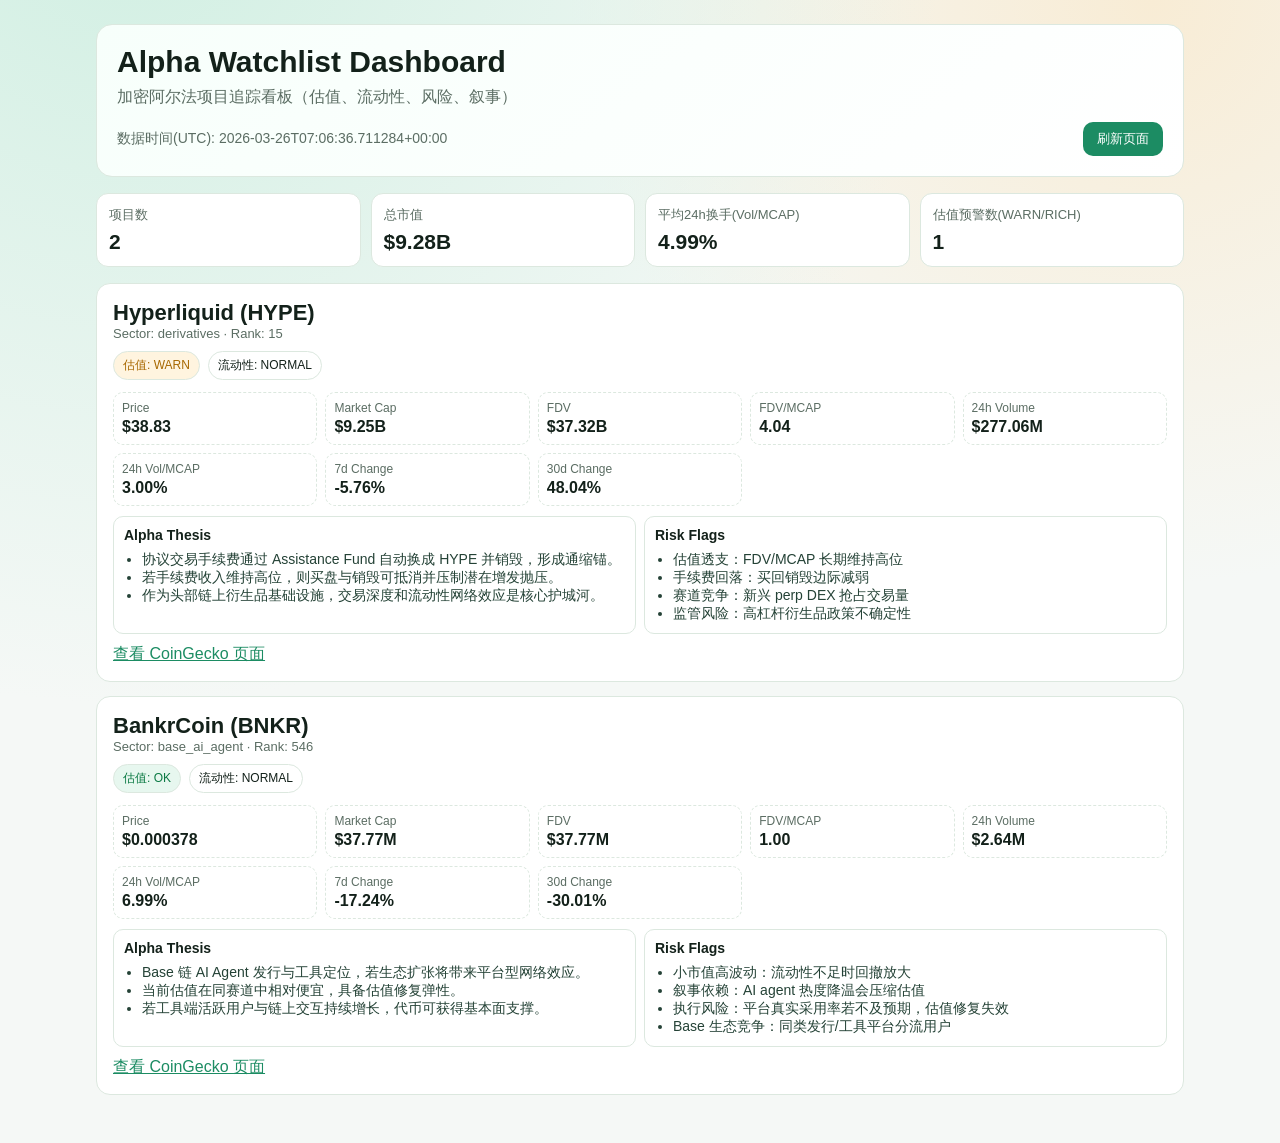
==== alpha_capture_system/web/index.html @ 58811d75 "feat: add alpha dashboard with github pages deployment" ====
<!doctype html>
<html lang="zh-CN">
  <head>
    <meta charset="UTF-8" />
    <meta name="viewport" content="width=device-width, initial-scale=1.0" />
    <title>Alpha Watchlist Dashboard</title>
    <link rel="stylesheet" href="./styles.css" />
  </head>
  <body>
    <main class="page">
      <header class="hero">
        <h1>Alpha Watchlist Dashboard</h1>
        <p>加密阿尔法项目追踪看板（估值、流动性、风险、叙事）</p>
        <div class="meta">
          <span id="generatedAt">加载中...</span>
          <button id="refreshBtn" type="button">刷新页面</button>
        </div>
      </header>

      <section class="stats" id="stats"></section>
      <section class="cards" id="cards"></section>
    </main>
    <script src="./app.js" defer></script>
  </body>
</html>
---- alpha_capture_system/web/styles.css ----
:root {
  --bg: #f5f8f6;
  --card: #ffffff;
  --ink: #13211a;
  --muted: #5b6d63;
  --accent: #1c8c63;
  --accent-soft: #d8f0e6;
  --warn: #a86800;
  --rich: #b21f3a;
  --ok: #0b7a44;
  --border: #dce8df;
}

* {
  box-sizing: border-box;
}

body {
  margin: 0;
  color: var(--ink);
  background:
    radial-gradient(circle at 10% -10%, #d0efe2 0%, transparent 48%),
    radial-gradient(circle at 90% 0%, #f8ecd5 0%, transparent 36%),
    var(--bg);
  font-family: "Avenir Next", "Helvetica Neue", "PingFang SC", sans-serif;
}

.page {
  max-width: 1120px;
  margin: 0 auto;
  padding: 24px 16px 48px;
}

.hero {
  padding: 20px;
  border: 1px solid var(--border);
  border-radius: 16px;
  background: linear-gradient(140deg, #f7fffb, #ffffff);
}

.hero h1 {
  margin: 0;
  font-size: 30px;
}

.hero p {
  margin: 8px 0 14px;
  color: var(--muted);
}

.meta {
  display: flex;
  align-items: center;
  justify-content: space-between;
  gap: 8px;
  font-size: 14px;
  color: var(--muted);
}

#refreshBtn {
  border: 0;
  border-radius: 10px;
  padding: 8px 14px;
  background: var(--accent);
  color: #fff;
  cursor: pointer;
}

.stats {
  margin-top: 16px;
  display: grid;
  gap: 10px;
  grid-template-columns: repeat(auto-fit, minmax(180px, 1fr));
}

.stat {
  border: 1px solid var(--border);
  background: var(--card);
  border-radius: 12px;
  padding: 12px;
}

.stat .label {
  color: var(--muted);
  font-size: 13px;
}

.stat .value {
  margin-top: 6px;
  font-size: 21px;
  font-weight: 700;
}

.cards {
  margin-top: 16px;
  display: grid;
  gap: 14px;
}

.card {
  border: 1px solid var(--border);
  background: var(--card);
  border-radius: 14px;
  padding: 16px;
}

.head {
  display: flex;
  justify-content: space-between;
  gap: 8px;
  align-items: baseline;
  flex-wrap: wrap;
}

.title {
  font-size: 22px;
  font-weight: 700;
}

.sub {
  font-size: 13px;
  color: var(--muted);
}

.chips {
  display: flex;
  gap: 8px;
  flex-wrap: wrap;
  margin-top: 10px;
}

.chip {
  padding: 5px 9px;
  border-radius: 999px;
  border: 1px solid var(--border);
  font-size: 12px;
}

.chip.ok {
  background: #e7f7ef;
  color: var(--ok);
}

.chip.warn {
  background: #fff4df;
  color: var(--warn);
}

.chip.rich {
  background: #ffe7ec;
  color: var(--rich);
}

.grid {
  display: grid;
  grid-template-columns: repeat(auto-fit, minmax(190px, 1fr));
  gap: 8px;
  margin-top: 12px;
}

.kv {
  border: 1px dashed var(--border);
  border-radius: 10px;
  padding: 8px;
}

.kv .k {
  font-size: 12px;
  color: var(--muted);
}

.kv .v {
  margin-top: 3px;
  font-size: 16px;
  font-weight: 700;
}

.list-wrap {
  margin-top: 10px;
  display: grid;
  gap: 8px;
  grid-template-columns: 1fr 1fr;
}

.list-box {
  border: 1px solid var(--border);
  border-radius: 10px;
  padding: 10px;
}

.list-box h4 {
  margin: 0 0 8px;
  font-size: 14px;
}

.list-box ul {
  margin: 0;
  padding-left: 18px;
  color: #244236;
  font-size: 14px;
}

.link {
  margin-top: 10px;
}

.link a {
  color: var(--accent);
}

@media (max-width: 760px) {
  .hero h1 {
    font-size: 24px;
  }

  .list-wrap {
    grid-template-columns: 1fr;
  }
}
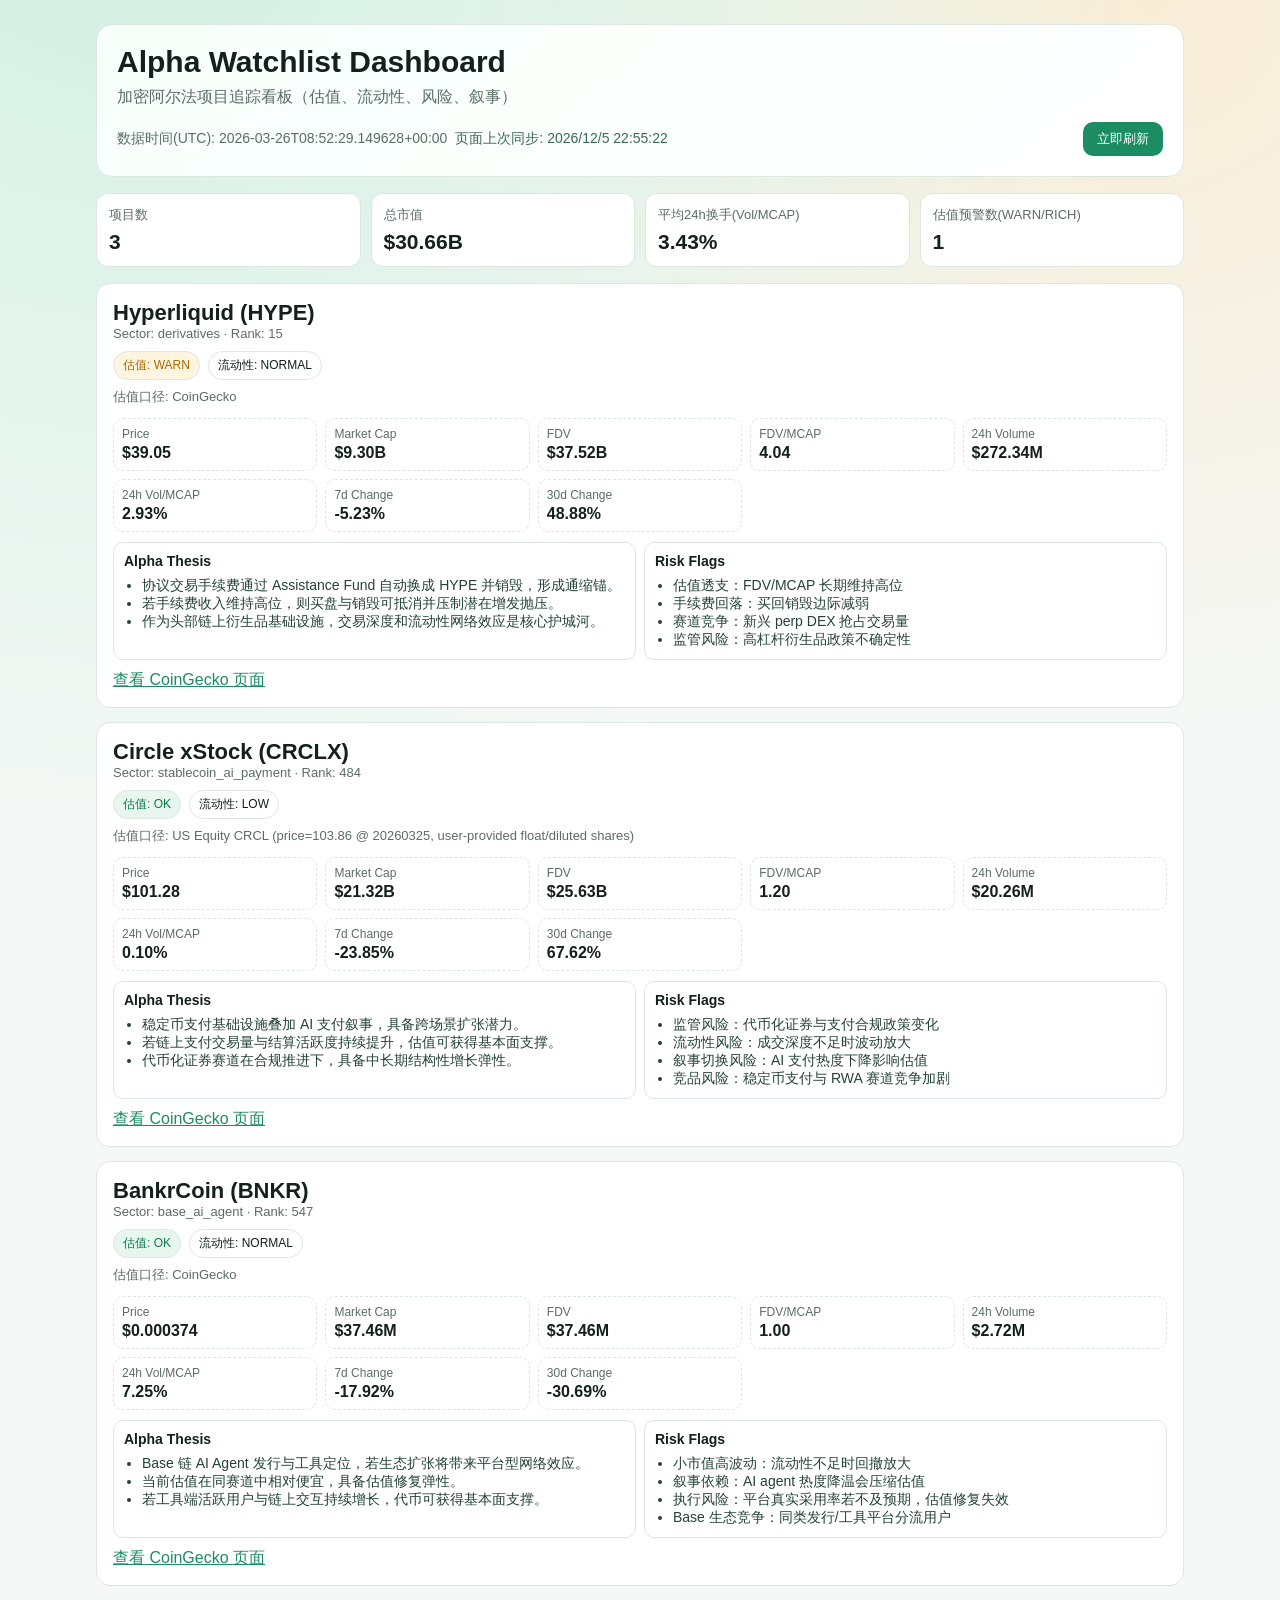
==== commit 39d83223: "feat: enable continuous dashboard refresh" ====
--- a/alpha_capture_system/web/index.html
+++ b/alpha_capture_system/web/index.html
@@ -12,8 +12,11 @@
         <h1>Alpha Watchlist Dashboard</h1>
         <p>加密阿尔法项目追踪看板（估值、流动性、风险、叙事）</p>
         <div class="meta">
-          <span id="generatedAt">加载中...</span>
-          <button id="refreshBtn" type="button">刷新页面</button>
+          <div class="meta-left">
+            <span id="generatedAt">加载中...</span>
+            <span id="lastSyncAt">页面同步中...</span>
+          </div>
+          <button id="refreshBtn" type="button">立即刷新</button>
         </div>
       </header>
 
@@ -23,4 +26,3 @@
     <script src="./app.js" defer></script>
   </body>
 </html>
-
--- a/alpha_capture_system/web/styles.css
+++ b/alpha_capture_system/web/styles.css
@@ -57,6 +57,16 @@
   color: var(--muted);
 }
 
+.meta-left {
+  display: flex;
+  gap: 8px;
+  flex-wrap: wrap;
+}
+
+#lastSyncAt {
+  color: #3a6a56;
+}
+
 #refreshBtn {
   border: 0;
   border-radius: 10px;
@@ -213,8 +223,12 @@
     font-size: 24px;
   }
 
+  .meta {
+    flex-direction: column;
+    align-items: flex-start;
+  }
+
   .list-wrap {
     grid-template-columns: 1fr;
   }
 }
-
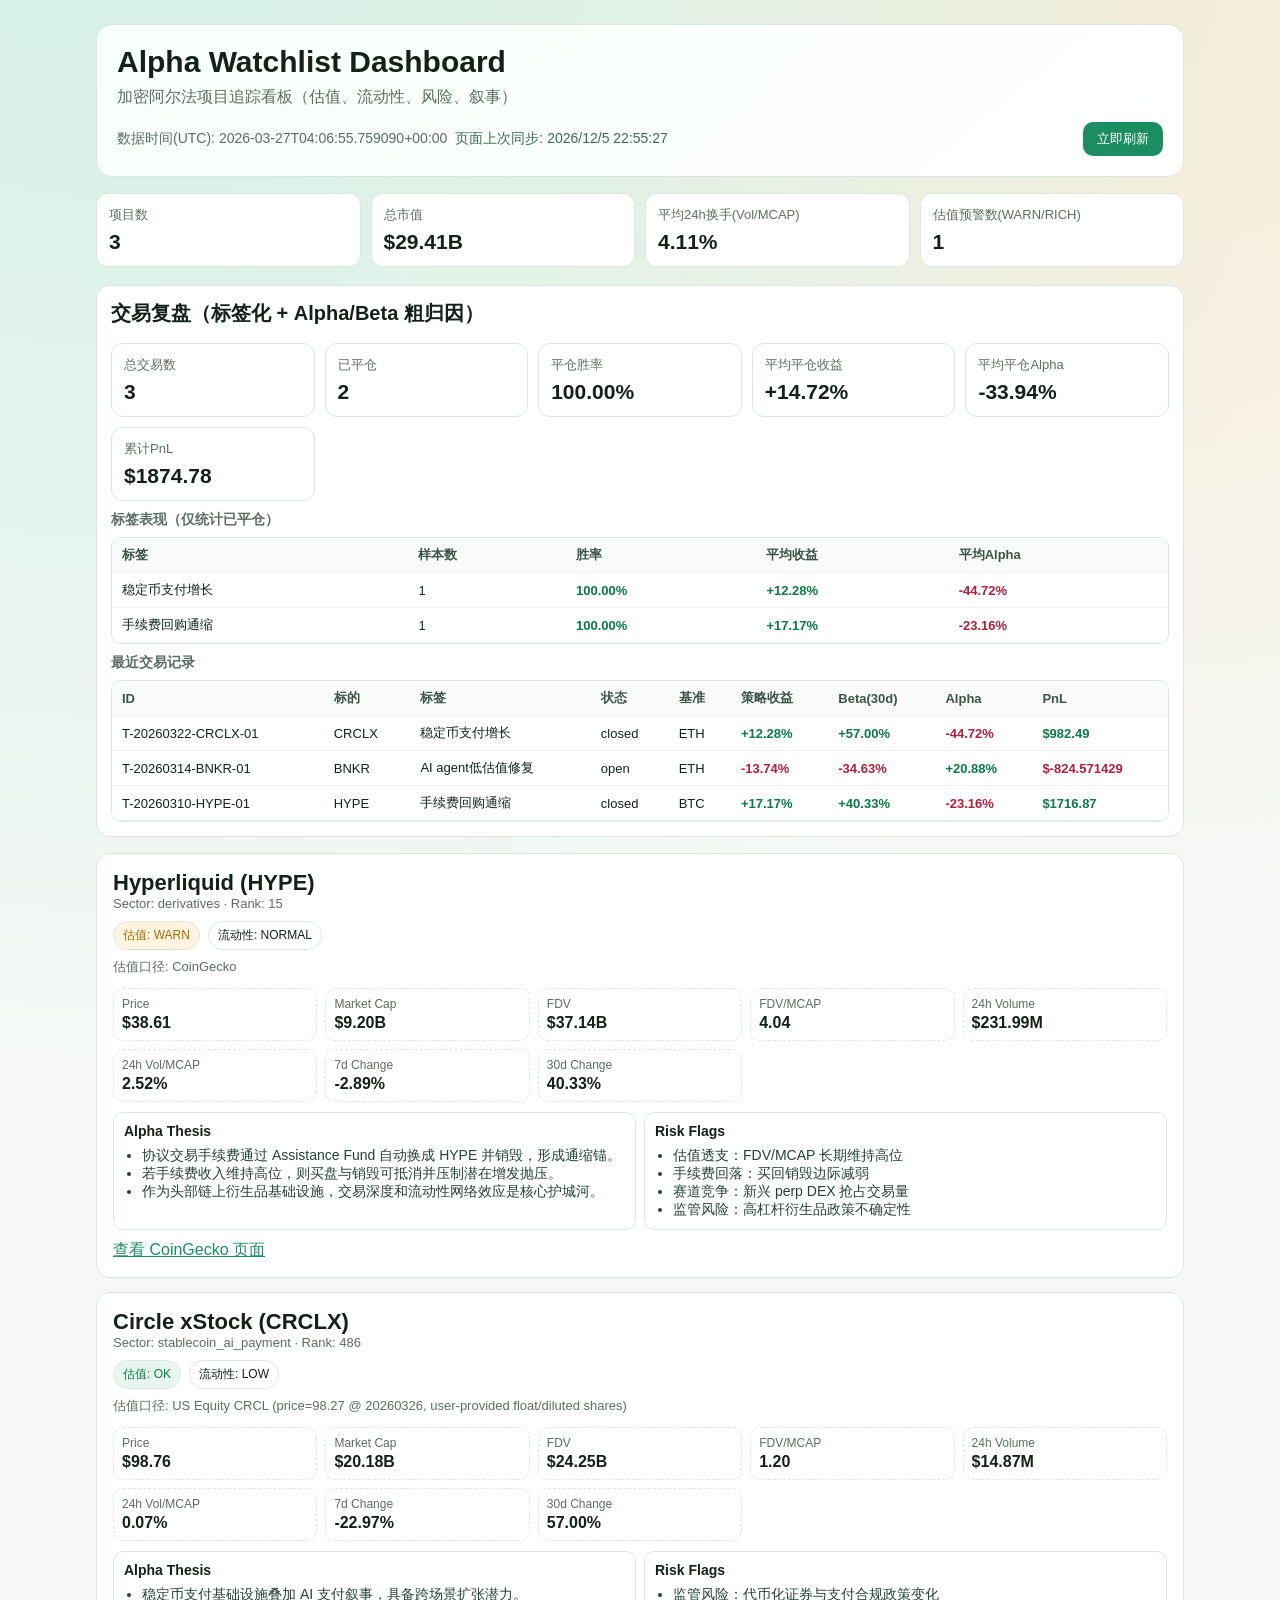
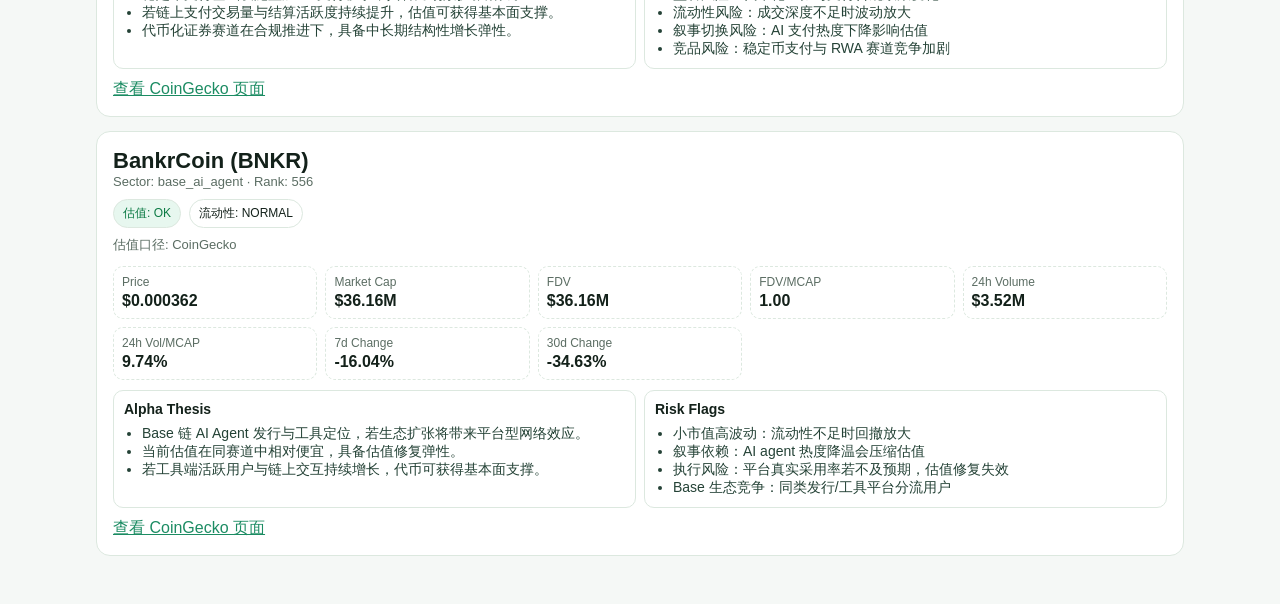
==== commit 2ff62f4c: "feat: add trade journal and alpha-beta attribution dashboard" ====
--- a/alpha_capture_system/web/index.html
+++ b/alpha_capture_system/web/index.html
@@ -21,6 +21,18 @@
       </header>
 
       <section class="stats" id="stats"></section>
+      <section class="review-block">
+        <h2>交易复盘（标签化 + Alpha/Beta 粗归因）</h2>
+        <section class="stats" id="reviewStats"></section>
+        <section class="table-wrap">
+          <h3>标签表现（仅统计已平仓）</h3>
+          <div id="tagTable"></div>
+        </section>
+        <section class="table-wrap">
+          <h3>最近交易记录</h3>
+          <div id="tradeTable"></div>
+        </section>
+      </section>
       <section class="cards" id="cards"></section>
     </main>
     <script src="./app.js" defer></script>
--- a/alpha_capture_system/web/styles.css
+++ b/alpha_capture_system/web/styles.css
@@ -107,6 +107,65 @@
   gap: 14px;
 }
 
+.review-block {
+  margin-top: 18px;
+  border: 1px solid var(--border);
+  background: #fff;
+  border-radius: 14px;
+  padding: 14px;
+}
+
+.review-block h2 {
+  margin: 0 0 10px;
+  font-size: 20px;
+}
+
+.table-wrap {
+  margin-top: 10px;
+}
+
+.table-wrap h3 {
+  margin: 0 0 8px;
+  font-size: 14px;
+  color: var(--muted);
+}
+
+.table-shell {
+  overflow-x: auto;
+  border: 1px solid var(--border);
+  border-radius: 10px;
+}
+
+table {
+  width: 100%;
+  border-collapse: collapse;
+  background: #fff;
+}
+
+th,
+td {
+  text-align: left;
+  font-size: 13px;
+  padding: 8px 10px;
+  border-bottom: 1px solid #edf3ef;
+  white-space: nowrap;
+}
+
+th {
+  color: #3b5448;
+  background: #f8fbf9;
+}
+
+td.pos {
+  color: #0b7a44;
+  font-weight: 600;
+}
+
+td.neg {
+  color: #b21f3a;
+  font-weight: 600;
+}
+
 .card {
   border: 1px solid var(--border);
   background: var(--card);
